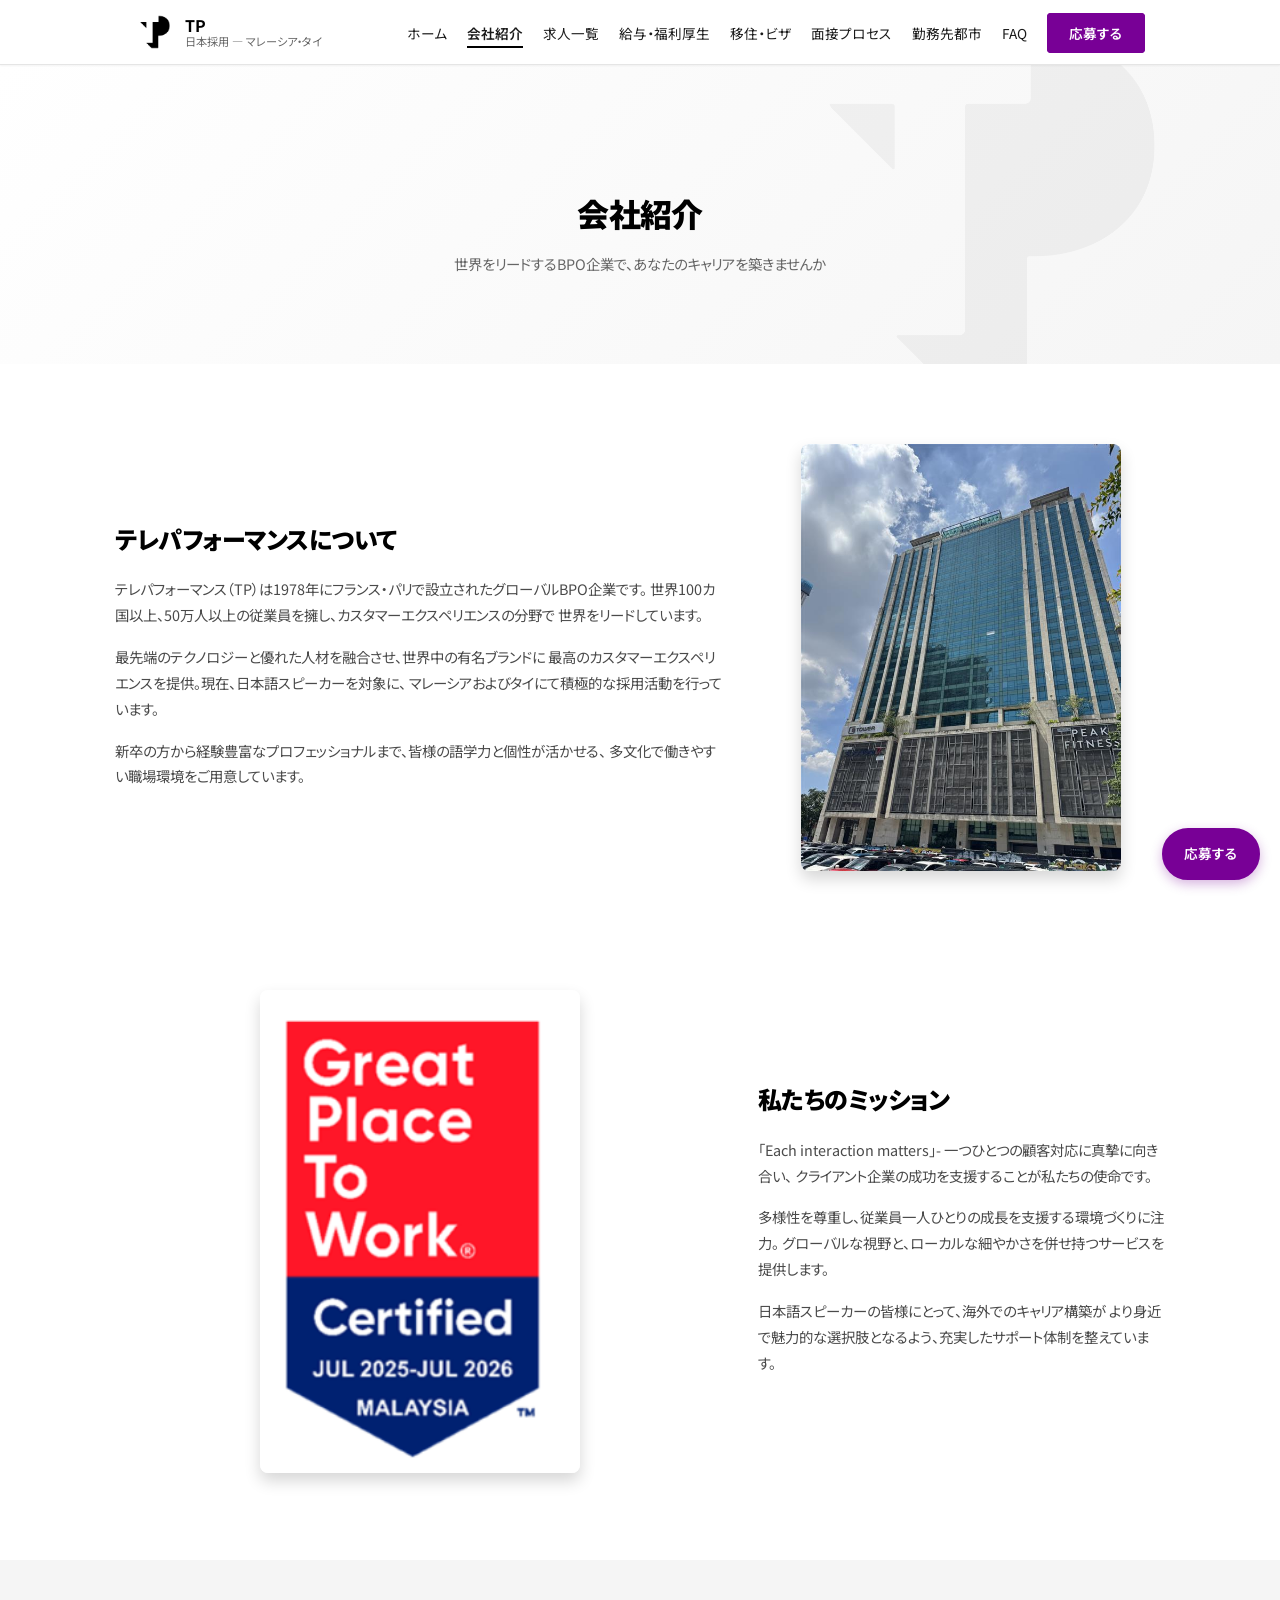
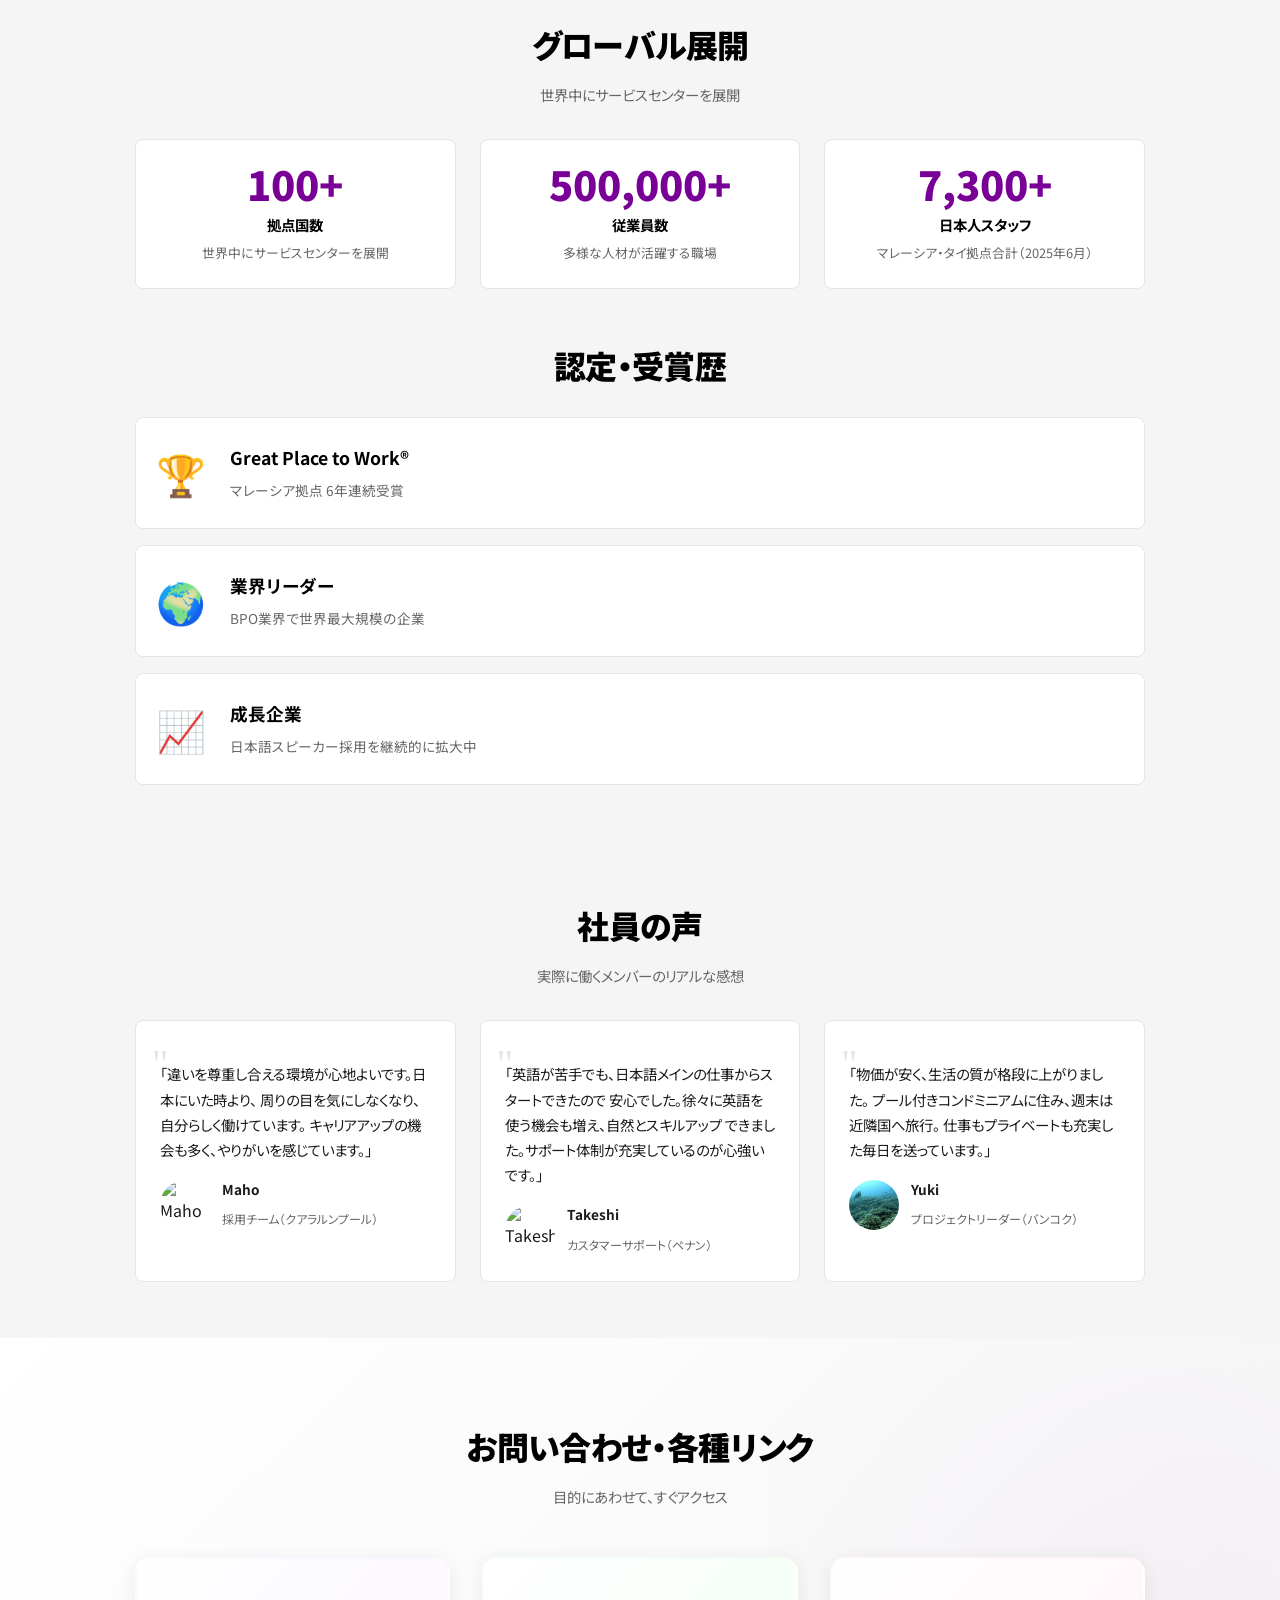
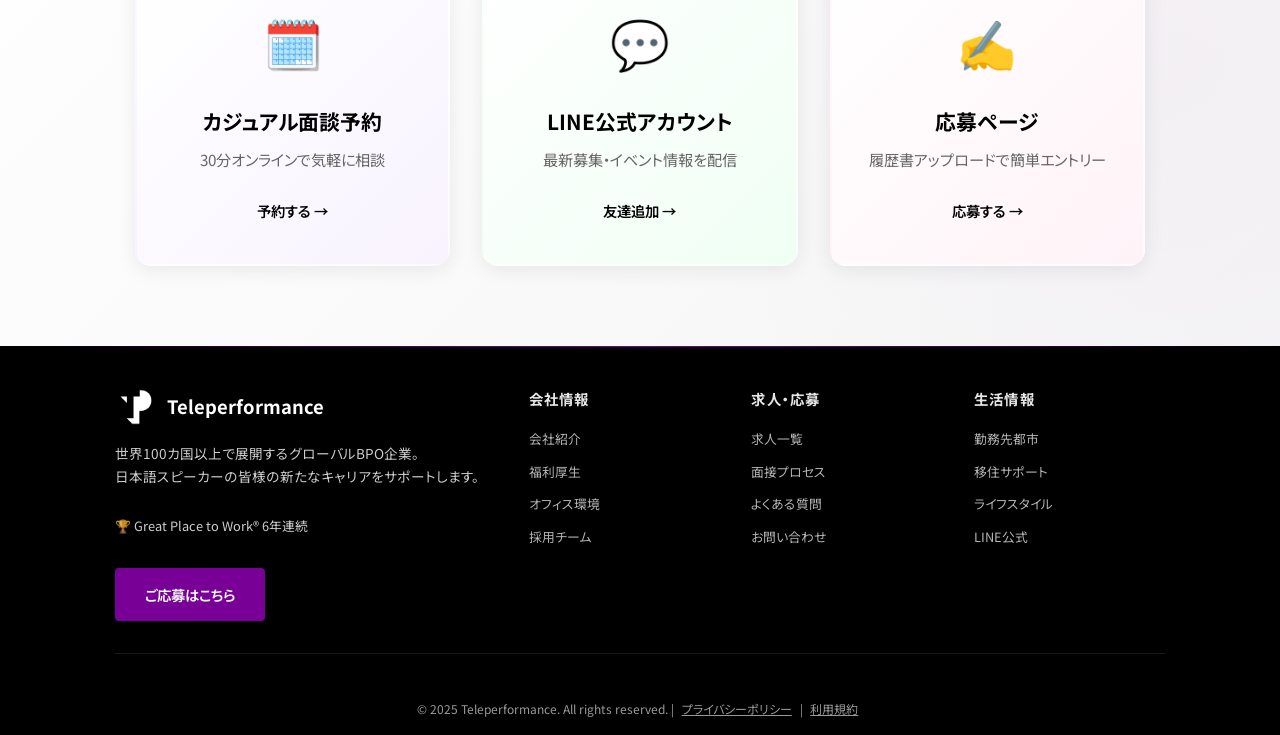
==== about-tp.html @ 42f8cdf1 "Rename photos/about-tp.html to about-tp.html" ====
<!DOCTYPE html>
<html lang="ja">
<head>
<meta charset="UTF-8">
<meta name="viewport" content="width=device-width, initial-scale=1.0">
<title>会社紹介｜TP採用</title>
<meta name="description" content="テレパフォーマンスは世界100カ国以上で展開するグローバルBPO企業。日本語スピーカーの皆様の新たなキャリアをマレーシア・タイでサポートします。">
<meta name="theme-color" content="#000000">

<meta property="og:type" content="website">
<meta property="og:locale" content="ja_JP">
<meta property="og:title" content="会社紹介｜TP採用">
<meta property="og:description" content="テレパフォーマンスは世界100カ国以上で展開するグローバルBPO企業。日本語スピーカーの皆様の新たなキャリアをマレーシア・タイでサポートします。">
<meta property="og:image" content="/photos/TPLogo11.png">
<meta property="og:url" content="https://tp-japan.com/about.html">
<meta name="twitter:card" content="summary_large_image">

<meta name="robots" content="index,follow">
<link rel="canonical" href="https://tp-japan.com/about.html">

<link rel="icon" href="/photos/TPLogo11.png">
<link rel="apple-touch-icon" href="/photos/TPLogo11.png">

<link rel="preconnect" href="https://fonts.googleapis.com">
<link rel="preconnect" href="https://fonts.gstatic.com" crossorigin>
<link href="https://fonts.googleapis.com/css2?family=Noto+Sans+JP:wght@300;400;500;700;900&family=Zen+Maru+Gothic:wght@400;500;700&display=swap" rel="stylesheet">

<style>
:root {
  --tp-black: #000000;
  --tp-dark: #1a1a1a;
  --tp-charcoal: #2d2d2d;
  --tp-gray-dark: #4a4a4a;
  --tp-gray: #666666;
  --tp-gray-light: #999999;
  --tp-silver: #cccccc;
  --tp-light: #e5e5e5;
  --tp-off: #f5f5f5;
  --tp-white: #ffffff;
  --accent-purple: #780096;
  --accent-pink: #ff0082;
  --max: 1050px;
  --shadow-xs: 0 1px 2px rgba(0,0,0,0.05);
  --shadow-sm: 0 2px 4px rgba(0,0,0,0.08);
  --shadow-md: 0 4px 8px rgba(0,0,0,0.12);
  --shadow-lg: 0 8px 16px rgba(0,0,0,0.16);
  --shadow-xl: 0 16px 32px rgba(0,0,0,0.20);
}

* {
  margin: 0;
  padding: 0;
  box-sizing: border-box;
}

html {
  scroll-behavior: smooth;
}

body {
  font-family: 'Noto Sans JP', -apple-system, BlinkMacSystemFont, sans-serif;
  color: var(--tp-dark);
  line-height: 1.75;
  background: var(--tp-white);
  -webkit-font-smoothing: antialiased;
  font-feature-settings: "palt" 1;
}

a {
  color: inherit;
  text-decoration: none;
}

/* Header */
header {
  position: sticky;
  top: 0;
  background: rgba(255,255,255,0.97);
  border-bottom: 1px solid var(--tp-light);
  z-index: 1000;
  backdrop-filter: blur(10px);
  box-shadow: var(--shadow-xs);
}

.header-inner {
  max-width: var(--max);
  margin: 0 auto;
  padding: 0.75rem 20px;
  display: flex;
  justify-content: space-between;
  align-items: center;
  gap: 1.25rem;
}

.brand {
  display: flex;
  align-items: center;
  gap: 0.625rem;
}

.brand img {
  width: 40px;
  height: 40px;
  object-fit: contain;
}

.brand-text {
  display: flex;
  flex-direction: column;
  line-height: 1.2;
}

.brand-name {
  font-size: 1rem;
  font-weight: 700;
  color: var(--tp-black);
}

.brand-tagline {
  font-size: 0.7rem;
  color: var(--tp-gray);
}

nav ul {
  display: flex;
  gap: 1.25rem;
  list-style: none;
  align-items: center;
}

nav a {
  font-size: 0.85rem;
  position: relative;
  transition: all 0.3s;
  padding: 0.2rem 0;
}

nav a::after {
  content: '';
  position: absolute;
  bottom: -2px;
  left: 0;
  width: 0;
  height: 2px;
  background: var(--tp-black);
  transition: width 0.3s ease;
}

nav a:hover::after,
nav a:focus::after {
  width: 100%;
}

nav a[aria-current="page"] {
  font-weight: 600;
}

nav a[aria-current="page"]::after {
  width: 100%;
}

.apply-btn {
  background: var(--accent-purple);
  color: var(--tp-white);
  padding: 0.5rem 1.25rem;
  border-radius: 4px;
  font-weight: 600;
  border: 2px solid var(--accent-purple);
  transition: all 0.3s;
}

.apply-btn:hover {
  background: var(--tp-white);
  color: var(--accent-purple);
}

.apply-btn::after {
  display: none;
}

/* Mobile Menu */
.mobile-toggle {
  display: none;
  width: 36px;
  height: 36px;
  background: transparent;
  border: 2px solid var(--tp-black);
  border-radius: 4px;
  cursor: pointer;
  position: relative;
}

.mobile-toggle span {
  display: block;
  width: 18px;
  height: 2px;
  background: var(--tp-black);
  position: absolute;
  left: 50%;
  transform: translateX(-50%);
  transition: all 0.3s;
}

.mobile-toggle span:nth-child(1) { top: 10px; }
.mobile-toggle span:nth-child(2) { top: 17px; }
.mobile-toggle span:nth-child(3) { bottom: 10px; }

.mobile-toggle.active span:nth-child(1) {
  transform: translateX(-50%) rotate(45deg);
  top: 17px;
}

.mobile-toggle.active span:nth-child(2) {
  opacity: 0;
}

.mobile-toggle.active span:nth-child(3) {
  transform: translateX(-50%) rotate(-45deg);
  bottom: 17px;
}

.mobile-menu {
  display: none;
  position: fixed;
  top: 60px;
  left: 0;
  right: 0;
  background: var(--tp-white);
  border-top: 1px solid var(--tp-light);
  box-shadow: var(--shadow-lg);
  max-height: calc(100vh - 60px);
  overflow-y: auto;
  z-index: 999;
}

.mobile-menu.active {
  display: block;
}

.mobile-menu ul {
  list-style: none;
  padding: 0.875rem 0;
}

.mobile-menu a {
  display: block;
  padding: 0.625rem 1.25rem;
  border-bottom: 1px solid var(--tp-light);
  transition: background 0.3s;
}

.mobile-menu a:hover {
  background: var(--tp-off);
}

/* Container */
.container {
  max-width: var(--max);
  margin: 0 auto;
  padding: 0 20px;
}

/* Section Header */
.section-title {
  text-align: center;
  font-size: clamp(1.5rem, 3vw, 2rem);
  margin-bottom: 0.625rem;
  font-weight: 900;
  color: var(--tp-black);
  letter-spacing: -0.02em;
}

.section-subtitle {
  text-align: center;
  color: var(--tp-gray);
  margin-bottom: 2rem;
  font-size: 0.9rem;
}

/* About Section - Hero Style */
.about-section {
  padding: 120px 20px 56px;
  background: linear-gradient(135deg, var(--tp-white) 0%, var(--tp-off) 100%);
  position: relative;
  overflow: hidden;
}

.about-section::before {
  content: '';
  position: absolute;
  top: 50%;
  right: 5%;
  width: clamp(240px, 35vw, 520px);
  height: clamp(240px, 35vw, 520px);
  background-image: url('/photos/TPLogo11.png');
  background-size: contain;
  background-repeat: no-repeat;
  background-position: center;
  opacity: 0.035;
  filter: saturate(0);
  transform: translateY(-50%);
  pointer-events: none;
}

/* About Content Blocks */
.about-content {
  display: grid;
  grid-template-columns: 1.5fr 1fr;
  gap: 2rem;
  align-items: center;
  max-width: var(--max);
  margin: 3rem auto;
  padding: 2rem 0;
}

.about-text {
  color: var(--tp-gray-dark);
  line-height: 1.8;
}

.about-text h2 {
  font-size: 1.5rem;
  font-weight: 900;
  color: var(--tp-black);
  margin-bottom: 1rem;
  letter-spacing: -0.02em;
}

.about-text p {
  margin-bottom: 1rem;
  font-size: 0.9rem;
}

.about-image {
  position: relative;
  text-align: center;
}

.about-image img {
  width: 100%;
  max-width: 320px;
  height: auto;
  border-radius: 8px;
  box-shadow: var(--shadow-lg);
}

/* Stats Grid */
.stats-grid {
  display: grid;
  grid-template-columns: repeat(3, 1fr);
  gap: 1.5rem;
  margin: 2rem 0;
}

.stat-item {
  text-align: center;
  padding: 1.5rem;
  background: var(--tp-white);
  border: 1px solid var(--tp-light);
  border-radius: 8px;
  transition: all 0.3s;
}

.stat-item:hover {
  transform: translateY(-3px);
  box-shadow: var(--shadow-md);
  border-color: var(--tp-black);
}

.stat-number {
  font-size: 2.5rem;
  font-weight: 900;
  color: var(--accent-purple);
  display: block;
  line-height: 1;
  margin-bottom: 0.5rem;
}

.stat-label {
  font-size: 0.9rem;
  font-weight: 700;
  color: var(--tp-black);
  margin-bottom: 0.3rem;
}

.stat-desc {
  font-size: 0.8rem;
  color: var(--tp-gray);
}

/* Award List */
.award-list {
  display: flex;
  flex-direction: column;
  gap: 1rem;
  margin-top: 1.5rem;
}

.award-item {
  display: flex;
  align-items: center;
  gap: 1.5rem;
  padding: 1.25rem;
  background: var(--tp-white);
  border: 1px solid var(--tp-light);
  border-radius: 8px;
  transition: all 0.3s;
}

.award-item:hover {
  transform: translateX(8px);
  box-shadow: var(--shadow-md);
  border-color: var(--accent-purple);
}

.award-icon {
  font-size: 2.5rem;
  flex-shrink: 0;
}

.award-item h3 {
  font-size: 1.1rem;
  font-weight: 700;
  margin-bottom: 0.3rem;
  color: var(--tp-black);
}

.award-item p {
  margin: 0;
  color: var(--tp-gray);
  font-size: 0.85rem;
}

/* Testimonials Section */
.testimonials {
  padding: 56px 20px;
  background: var(--tp-off);
}

.testimonial-cards {
  display: grid;
  grid-template-columns: repeat(auto-fit, minmax(260px, 1fr));
  gap: 1.5rem;
  margin-top: 1.5rem;
}

.testimonial {
  background: var(--tp-white);
  padding: 1.5rem;
  border-radius: 8px;
  position: relative;
  border: 1px solid var(--tp-light);
  transition: all 0.3s;
}

.testimonial:hover {
  box-shadow: 0 6px 20px rgba(0,0,0,0.08);
  transform: translateY(-2px);
}

.testimonial::before {
  content: '"';
  font-size: 2.5rem;
  color: var(--tp-light);
  position: absolute;
  top: 8px;
  left: 16px;
  font-family: Georgia, serif;
}

.testimonial-content {
  margin-bottom: 1rem;
  padding-top: 1rem;
  font-size: 0.9rem;
  line-height: 1.75;
  color: var(--tp-dark);
}

.testimonial-author {
  display: flex;
  align-items: center;
  gap: 0.75rem;
}

.author-img {
  width: 50px;
  height: 50px;
  border-radius: 50%;
  object-fit: cover;
}

.author-info strong {
  display: block;
  font-size: 0.85rem;
  margin-bottom: 0.1rem;
}

.author-info span {
  color: var(--tp-gray);
  font-size: 0.75rem;
}

/* Contact CTA Section */
.contact {
  padding: 80px 20px;
  background: linear-gradient(135deg, var(--tp-white) 0%, var(--tp-off) 100%);
  position: relative;
  overflow: hidden;
}

.contact::before {
  content: '';
  position: absolute;
  top: -50%;
  right: -20%;
  width: 60%;
  height: 200%;
  background: radial-gradient(circle, rgba(120,0,150,0.03) 0%, transparent 70%);
  pointer-events: none;
}

.contact-cards {
  display: grid;
  grid-template-columns: repeat(3, 1fr);
  gap: 2rem;
  max-width: var(--max);
  margin: 3rem auto 0;
  position: relative;
  z-index: 1;
}

.contact-card {
  background: var(--tp-white);
  border-radius: 16px;
  padding: 2.5rem 2rem;
  text-align: center;
  position: relative;
  overflow: hidden;
  transition: all 0.4s cubic-bezier(0.175, 0.885, 0.32, 1.275);
  border: 2px solid transparent;
  cursor: pointer;
  box-shadow: 0 4px 20px rgba(0,0,0,0.08);
}

.contact-card::before {
  content: '';
  position: absolute;
  top: 0;
  left: 0;
  right: 0;
  height: 4px;
  background: linear-gradient(90deg, var(--accent-purple), var(--accent-pink));
  transform: scaleX(0);
  transition: transform 0.3s;
}

.contact-card:hover::before {
  transform: scaleX(1);
}

.contact-card.casual {
  background: linear-gradient(135deg, #fff 0%, #f8f3ff 100%);
}

.contact-card.line {
  background: linear-gradient(135deg, #fff 0%, #f0fff4 100%);
}

.contact-card.apply {
  background: linear-gradient(135deg, #fff 0%, #fff3f8 100%);
}

.contact-card:hover {
  transform: translateY(-8px) scale(1.02);
  box-shadow: 0 12px 40px rgba(0,0,0,0.15);
}

.contact-card.casual:hover {
  border-color: var(--accent-purple);
}

.contact-card.line:hover {
  border-color: #06c755;
}

.contact-card.apply:hover {
  border-color: var(--accent-pink);
}

.contact-card-icon {
  font-size: 3rem;
  margin-bottom: 1.25rem;
  display: block;
  animation: float 3s ease-in-out infinite;
}

@keyframes float {
  0%, 100% { transform: translateY(0); }
  50% { transform: translateY(-10px); }
}

.contact-card:nth-child(2) .contact-card-icon {
  animation-delay: 0.5s;
}

.contact-card:nth-child(3) .contact-card-icon {
  animation-delay: 1s;
}

.contact-card h3 {
  font-size: 1.3rem;
  font-weight: 700;
  margin-bottom: 0.5rem;
  color: var(--tp-black);
}

.contact-card p {
  font-size: 0.95rem;
  color: var(--tp-gray);
  margin-bottom: 1.5rem;
  line-height: 1.6;
}

.contact-card-action {
  display: inline-block;
  font-size: 0.9rem;
  font-weight: 600;
  color: var(--tp-black);
  position: relative;
  transition: all 0.3s;
}

.contact-card:hover .contact-card-action {
  transform: translateX(5px);
}

/* Footer */
footer {
  background: var(--tp-black);
  color: var(--tp-white);
  padding: 40px 20px 16px;
  position: relative;
  overflow: hidden;
}

footer::before {
  content: '';
  position: absolute;
  top: 0;
  left: 0;
  right: 0;
  height: 1px;
  background: linear-gradient(90deg, transparent, var(--accent-purple), transparent);
}

.footer-content {
  max-width: var(--max);
  margin: 0 auto;
  display: grid;
  grid-template-columns: 2fr repeat(3, 1fr);
  gap: 2rem;
  margin-bottom: 2rem;
  padding-bottom: 2rem;
  border-bottom: 1px solid rgba(255,255,255,0.1);
}

.footer-brand {
  display: flex;
  flex-direction: column;
  gap: 0.875rem;
}

.footer-logo {
  display: flex;
  align-items: center;
  gap: 0.625rem;
}

.footer-logo img {
  width: 42px;
  height: 42px;
  filter: brightness(0) invert(1);
}

.footer-logo-text {
  font-size: 1.15rem;
  font-weight: 700;
}

.footer-desc {
  opacity: 0.8;
  line-height: 1.75;
  font-size: 0.85rem;
}

.footer-section h3 {
  margin-bottom: 0.75rem;
  font-size: 0.9rem;
  text-transform: uppercase;
  letter-spacing: 0.08em;
  opacity: 0.9;
}

.footer-section ul {
  list-style: none;
}

.footer-section li {
  margin-bottom: 0.3rem;
}

.footer-section a {
  opacity: 0.7;
  transition: opacity 0.3s;
  font-size: 0.8rem;
}

.footer-section a:hover {
  opacity: 1;
}

.badges {
  display: flex;
  gap: 0.75rem;
  align-items: center;
  margin-top: 0.75rem;
  flex-wrap: wrap;
}

.badges .badge-item {
  display: flex;
  align-items: center;
  gap: 0.3rem;
  font-size: 0.8rem;
  opacity: 0.8;
}

.footer-cta {
  margin-top: 1rem;
}

.btn-accent {
  background: var(--accent-purple);
  color: var(--tp-white);
  padding: 0.75rem 1.75rem;
  border-radius: 4px;
  font-weight: 600;
  display: inline-block;
  transition: all 0.3s;
  text-align: center;
  border: 2px solid var(--accent-purple);
  font-size: 0.9rem;
}

.btn-accent:hover {
  background: var(--tp-white);
  color: var(--accent-purple);
  transform: translateY(-2px);
  box-shadow: 0 4px 12px rgba(120,0,150,0.15);
}

.footer-bottom {
  text-align: center;
  padding-top: 12px;
  font-size: 0.75rem;
  opacity: 0.6;
}

.footer-bottom a {
  color: var(--tp-white);
  text-decoration: underline;
  margin: 0 0.3rem;
}

.footer-bottom a:hover {
  opacity: 1;
}

/* Floating Apply */
.floating-apply {
  position: fixed;
  bottom: 20px;
  right: 20px;
  background: var(--accent-purple);
  color: var(--tp-white);
  padding: 0.75rem 1.25rem;
  border-radius: 50px;
  font-weight: 600;
  box-shadow: 0 4px 12px rgba(120,0,150,0.3);
  z-index: 999;
  transition: all 0.3s;
  border: 2px solid var(--accent-purple);
  font-size: 0.85rem;
}

.floating-apply:hover {
  transform: scale(1.05);
  box-shadow: 0 6px 20px rgba(120,0,150,0.4);
  background: var(--tp-white);
  color: var(--accent-purple);
}

/* Back to Top */
.back-to-top {
  position: fixed;
  bottom: 20px;
  right: 90px;
  width: 36px;
  height: 36px;
  background: var(--tp-white);
  border: 2px solid var(--tp-black);
  border-radius: 50%;
  display: flex;
  align-items: center;
  justify-content: center;
  cursor: pointer;
  opacity: 0;
  visibility: hidden;
  transition: all 0.3s;
  z-index: 998;
}

.back-to-top.show {
  opacity: 1;
  visibility: visible;
}

.back-to-top:hover {
  background: var(--tp-black);
  color: var(--tp-white);
  transform: translateY(-2px);
}

/* Animations */
@keyframes fadeInUp {
  from {
    opacity: 0;
    transform: translateY(30px);
  }
  to {
    opacity: 1;
    transform: translateY(0);
  }
}

.fade-in {
  animation: fadeInUp 0.8s ease forwards;
}

/* Responsive */
@media (max-width: 900px) {
  nav {
    display: none;
  }
  
  .mobile-toggle {
    display: block;
  }
}

@media (max-width: 768px) {
  .about-content {
    grid-template-columns: 1fr;
  }
  
  .stats-grid {
    grid-template-columns: 1fr;
  }
  
  .contact-cards {
    grid-template-columns: 1fr;
  }
  
  .footer-content {
    grid-template-columns: 1fr;
    text-align: center;
  }
  
  .floating-apply {
    bottom: 14px;
    right: 14px;
    padding: 0.625rem 1rem;
    font-size: 0.8rem;
  }
  
  .back-to-top {
    right: 75px;
  }
}

@media (prefers-reduced-motion: reduce) {
  * {
    animation: none !important;
    transition: none !important;
  }
  
  html {
    scroll-behavior: auto;
  }
}
</style>
</head>

<body>
<header role="banner">
  <div class="header-inner">
    <div class="brand">
      <img src="/photos/TPLogo11.png" alt="TP Japan" width="40" height="40">
      <div class="brand-text">
        <span class="brand-name">TP</span>
        <span class="brand-tagline">日本採用 — マレーシア・タイ</span>
      </div>
    </div>
    <nav aria-label="メインナビゲーション">
      <ul>
        <li><a href="/index.html">ホーム</a></li>
        <li><a href="/about.html" aria-current="page">会社紹介</a></li>
        <li><a href="/jobs.html">求人一覧</a></li>
        <li><a href="/benefits.html">給与・福利厚生</a></li>
        <li><a href="/relocation.html">移住・ビザ</a></li>
        <li><a href="/interview.html">面接プロセス</a></li>
        <li><a href="/cities.html">勤務先都市</a></li>
        <li><a href="/faq.html">FAQ</a></li>
        <li><a href="https://careerseng-TP.icims.com/jobs/49026/customer-service-representative---japanese-speaking-%28kl%29/job?mode=job&iis=LANDINGPAGE" target="_blank" rel="noopener" class="apply-btn">応募する</a></li>
      </ul>
    </nav>
    <button class="mobile-toggle" id="mobileToggle" aria-label="メニューを開く">
      <span></span><span></span><span></span>
    </button>
  </div>
  <nav class="mobile-menu" id="mobileMenu" aria-label="モバイルナビゲーション">
    <ul>
      <li><a href="/index.html">ホーム</a></li>
      <li><a href="/about.html" aria-current="page">会社紹介</a></li>
      <li><a href="/jobs.html">求人一覧</a></li>
      <li><a href="/benefits.html">給与・福利厚生</a></li>
      <li><a href="/relocation.html">移住・ビザ</a></li>
      <li><a href="/interview.html">面接プロセス</a></li>
      <li><a href="/cities.html">勤務先都市</a></li>
      <li><a href="/faq.html">FAQ</a></li>
      <li><a href="https://careerseng-TP.icims.com/jobs/49026/customer-service-representative---japanese-speaking-%28kl%29/job?mode=job&iis=LANDINGPAGE" target="_blank" rel="noopener" class="apply-btn">応募する</a></li>
    </ul>
  </nav>
</header>

<section class="about-section">
  <div class="container">
    <h1 class="section-title">会社紹介</h1>
    <p class="section-subtitle">世界をリードするBPO企業で、あなたのキャリアを築きませんか</p>
  </div>
</section>

<main>
  <!-- Company Overview & Mission -->
  <section>
    <div class="about-content">
      <div class="about-text">
        <h2>テレパフォーマンスについて</h2>
        <p>
          テレパフォーマンス（TP）は1978年にフランス・パリで設立されたグローバルBPO企業です。
          世界100カ国以上、50万人以上の従業員を擁し、カスタマーエクスペリエンスの分野で
          世界をリードしています。
        </p>
        <p>
          最先端のテクノロジーと優れた人材を融合させ、世界中の有名ブランドに
          最高のカスタマーエクスペリエンスを提供。現在、日本語スピーカーを対象に、
          マレーシアおよびタイにて積極的な採用活動を行っています。
        </p>
        <p>
          新卒の方から経験豊富なプロフェッショナルまで、皆様の語学力と個性が活かせる、
          多文化で働きやすい職場環境をご用意しています。
        </p>
      </div>
      <div class="about-image">
        <img src="/photos/G%20TOWER.jpg" alt="TP オフィスビル" loading="lazy" decoding="async">
      </div>
    </div>
    
    <div class="about-content">
      <div class="about-image">
        <img src="/photos/great%20place%20to%20work.png" alt="Great Place to Work 認定" loading="lazy" decoding="async">
      </div>
      <div class="about-text">
        <h2>私たちのミッション</h2>
        <p>
          「Each interaction matters」- 一つひとつの顧客対応に真摯に向き合い、
          クライアント企業の成功を支援することが私たちの使命です。
        </p>
        <p>
          多様性を尊重し、従業員一人ひとりの成長を支援する環境づくりに注力。
          グローバルな視野と、ローカルな細やかさを併せ持つサービスを提供します。
        </p>
        <p>
          日本語スピーカーの皆様にとって、海外でのキャリア構築が
          より身近で魅力的な選択肢となるよう、充実したサポート体制を整えています。
        </p>
      </div>
    </div>
  </section>

  <!-- TP Scale Information -->
  <section style="padding: 56px 20px; background: var(--tp-off);">
    <div class="container">
      <h2 class="section-title">グローバル展開</h2>
      <p class="section-subtitle">世界中にサービスセンターを展開</p>
      
      <div class="stats-grid">
        <div class="stat-item">
          <div class="stat-number">100+</div>
          <div class="stat-label">拠点国数</div>
          <p class="stat-desc">世界中にサービスセンターを展開</p>
        </div>
        <div class="stat-item">
          <div class="stat-number">500,000+</div>
          <div class="stat-label">従業員数</div>
          <p class="stat-desc">多様な人材が活躍する職場</p>
        </div>
        <div class="stat-item">
          <div class="stat-number">7,300+</div>
          <div class="stat-label">日本人スタッフ</div>
          <p class="stat-desc">マレーシア・タイ拠点合計（2025年6月）</p>
        </div>
      </div>
      
      <div style="margin-top: 3rem;">
        <h2 class="section-title">認定・受賞歴</h2>
        <div class="award-list">
          <div class="award-item">
            <span class="award-icon">🏆</span>
            <div>
              <h3>Great Place to Work®</h3>
              <p>マレーシア拠点 6年連続受賞</p>
            </div>
          </div>
          <div class="award-item">
            <span class="award-icon">🌍</span>
            <div>
              <h3>業界リーダー</h3>
              <p>BPO業界で世界最大規模の企業</p>
            </div>
          </div>
          <div class="award-item">
            <span class="award-icon">📈</span>
            <div>
              <h3>成長企業</h3>
              <p>日本語スピーカー採用を継続的に拡大中</p>
            </div>
          </div>
        </div>
      </div>
    </div>
  </section>

  <!-- Testimonials Section -->
  <section class="testimonials">
    <div class="container">
      <h2 class="section-title">社員の声</h2>
      <p class="section-subtitle">実際に働くメンバーのリアルな感想</p>
      <div class="testimonial-cards">
        <div class="testimonial">
          <p class="testimonial-content">
            「違いを尊重し合える環境が心地よいです。日本にいた時より、
            周りの目を気にしなくなり、自分らしく働けています。
            キャリアアップの機会も多く、やりがいを感じています。」
          </p>
          <div class="testimonial-author">
            <img src="/photos/Maho.png" alt="Maho" class="author-img">
            <div class="author-info">
              <strong>Maho</strong>
              <span>採用チーム（クアラルンプール）</span>
            </div>
          </div>
        </div>
        <div class="testimonial">
          <p class="testimonial-content">
            「英語が苦手でも、日本語メインの仕事からスタートできたので
            安心でした。徐々に英語を使う機会も増え、自然とスキルアップ
            できました。サポート体制が充実しているのが心強いです。」
          </p>
          <div class="testimonial-author">
            <img src="/photos/Akito san.jpg" alt="Takeshi" class="author-img">
            <div class="author-info">
              <strong>Takeshi</strong>
              <span>カスタマーサポート（ペナン）</span>
            </div>
          </div>
        </div>
        <div class="testimonial">
          <p class="testimonial-content">
            「物価が安く、生活の質が格段に上がりました。
            プール付きコンドミニアムに住み、週末は近隣国へ旅行。
            仕事もプライベートも充実した毎日を送っています。」
          </p>
          <div class="testimonial-author">
            <img src="/photos/Joseph on vacation.jpg" alt="Yuki" class="author-img">
            <div class="author-info">
              <strong>Yuki</strong>
              <span>プロジェクトリーダー（バンコク）</span>
            </div>
          </div>
        </div>
      </div>
    </div>
  </section>

  <!-- Contact CTA Section -->
  <section class="contact">
    <div class="container">
      <h2 class="section-title">お問い合わせ・各種リンク</h2>
      <p class="section-subtitle">目的にあわせて、すぐアクセス</p>
      <div class="contact-cards">
        <a href="https://forms.office.com/e/2UvpbweQww" target="_blank" rel="noopener" class="contact-card casual">
          <span class="contact-card-icon">🗓️</span>
          <h3>カジュアル面談予約</h3>
          <p>30分オンラインで気軽に相談</p>
          <span class="contact-card-action">予約する →</span>
        </a>
        <a href="https://line.me/R/ti/p/@286nmdsd" target="_blank" rel="noopener" class="contact-card line">
          <span class="contact-card-icon">💬</span>
          <h3>LINE公式アカウント</h3>
          <p>最新募集・イベント情報を配信</p>
          <span class="contact-card-action">友達追加 →</span>
        </a>
        <a href="https://careerseng-TP.icims.com/jobs/49026/customer-service-representative---japanese-speaking-%28kl%29/job?mode=job&iis=LANDINGPAGE" target="_blank" rel="noopener" class="contact-card apply">
          <span class="contact-card-icon">✍️</span>
          <h3>応募ページ</h3>
          <p>履歴書アップロードで簡単エントリー</p>
          <span class="contact-card-action">応募する →</span>
        </a>
      </div>
    </div>
  </section>
</main>

<footer>
  <div class="footer-content">
    <div class="footer-brand">
      <div class="footer-logo">
        <img src="/photos/TPLogo11.png" alt="Teleperformance">
        <span class="footer-logo-text">Teleperformance</span>
      </div>
      <p class="footer-desc">
        世界100カ国以上で展開するグローバルBPO企業。<br>
        日本語スピーカーの皆様の新たなキャリアをサポートします。
      </p>
      <div class="badges">
        <span class="badge-item">🏆 Great Place to Work® 6年連続</span>
      </div>
      <div class="footer-cta">
        <a href="https://careerseng-TP.icims.com/jobs/49026/customer-service-representative---japanese-speaking-%28kl%29/job?mode=job&iis=LANDINGPAGE" target="_blank" rel="noopener" class="btn-accent">ご応募はこちら</a>
      </div>
    </div>
    <div class="footer-section">
      <h3>会社情報</h3>
      <ul>
        <li><a href="/about.html">会社紹介</a></li>
        <li><a href="/benefits.html">福利厚生</a></li>
        <li><a href="/office.html">オフィス環境</a></li>
        <li><a href="/ta-team.html">採用チーム</a></li>
      </ul>
    </div>
    <div class="footer-section">
      <h3>求人・応募</h3>
      <ul>
        <li><a href="/jobs.html">求人一覧</a></li>
        <li><a href="/interview.html">面接プロセス</a></li>
        <li><a href="/faq.html">よくある質問</a></li>
        <li><a href="/contact.html">お問い合わせ</a></li>
      </ul>
    </div>
    <div class="footer-section">
      <h3>生活情報</h3>
      <ul>
        <li><a href="/cities.html">勤務先都市</a></li>
        <li><a href="/relocation.html">移住サポート</a></li>
        <li><a href="/lifestyle.html">ライフスタイル</a></li>
        <li><a href="https://line.me/R/ti/p/@286nmdsd" target="_blank" rel="noopener">LINE公式</a></li>
      </ul>
    </div>
  </div>
  <div class="footer-bottom">
    <p>&copy; 2025 Teleperformance. All rights reserved. | 
      <a href="/privacy.html">プライバシーポリシー</a> | 
      <a href="/terms.html">利用規約</a>
    </p>
  </div>
</footer>

<a href="https://careerseng-TP.icims.com/jobs/49026/customer-service-representative---japanese-speaking-%28kl%29/job?mode=job&iis=LANDINGPAGE" target="_blank" rel="noopener" class="floating-apply" aria-label="今すぐ応募">応募する</a>
<button class="back-to-top" id="backToTop" aria-label="ページトップへ">↑</button>

<script>
// Mobile Menu Toggle
(function(){
  const toggle = document.getElementById('mobileToggle');
  const menu = document.getElementById('mobileMenu');
  
  if(toggle && menu){
    toggle.addEventListener('click', function(){
      toggle.classList.toggle('active');
      menu.classList.toggle('active');
    });
    
    menu.querySelectorAll('a').forEach(link => {
      link.addEventListener('click', () => {
        toggle.classList.remove('active');
        menu.classList.remove('active');
      });
    });
  }
})();

// Back to Top Button
(function(){
  const backToTop = document.getElementById('backToTop');
  
  window.addEventListener('scroll', function(){
    if(window.scrollY > 300){
      backToTop.classList.add('show');
    } else {
      backToTop.classList.remove('show');
    }
  });
  
  backToTop.addEventListener('click', function(){
    window.scrollTo({
      top: 0,
      behavior: 'smooth'
    });
  });
})();

// Smooth scroll for anchor links
document.querySelectorAll('a[href^="#"]').forEach(anchor => {
  anchor.addEventListener('click', function(e){
    const href = this.getAttribute('href');
    if(href === '#') return;
    
    e.preventDefault();
    const target = document.querySelector(href);
    if(target){
      const offset = 70;
      const targetPosition = target.getBoundingClientRect().top + window.pageYOffset - offset;
      window.scrollTo({
        top: targetPosition,
        behavior: 'smooth'
      });
    }
  });
});

// Add animation on scroll
(function(){
  const observerOptions = {
    threshold: 0.1,
    rootMargin: '0px 0px -50px 0px'
  };
  
  const observer = new IntersectionObserver((entries) => {
    entries.forEach(entry => {
      if(entry.isIntersecting){
        entry.target.style.opacity = '1';
        entry.target.style.transform = 'translateY(0)';
      }
    });
  }, observerOptions);
  
  // Observe elements
  const elements = document.querySelectorAll('.about-content, .stat-item, .award-item, .testimonial, .contact-card');
  elements.forEach(el => {
    el.style.opacity = '0';
    el.style.transform = 'translateY(20px)';
    el.style.transition = 'opacity 0.6s, transform 0.6s';
    observer.observe(el);
  });
})();
</script>

</body>
</html>
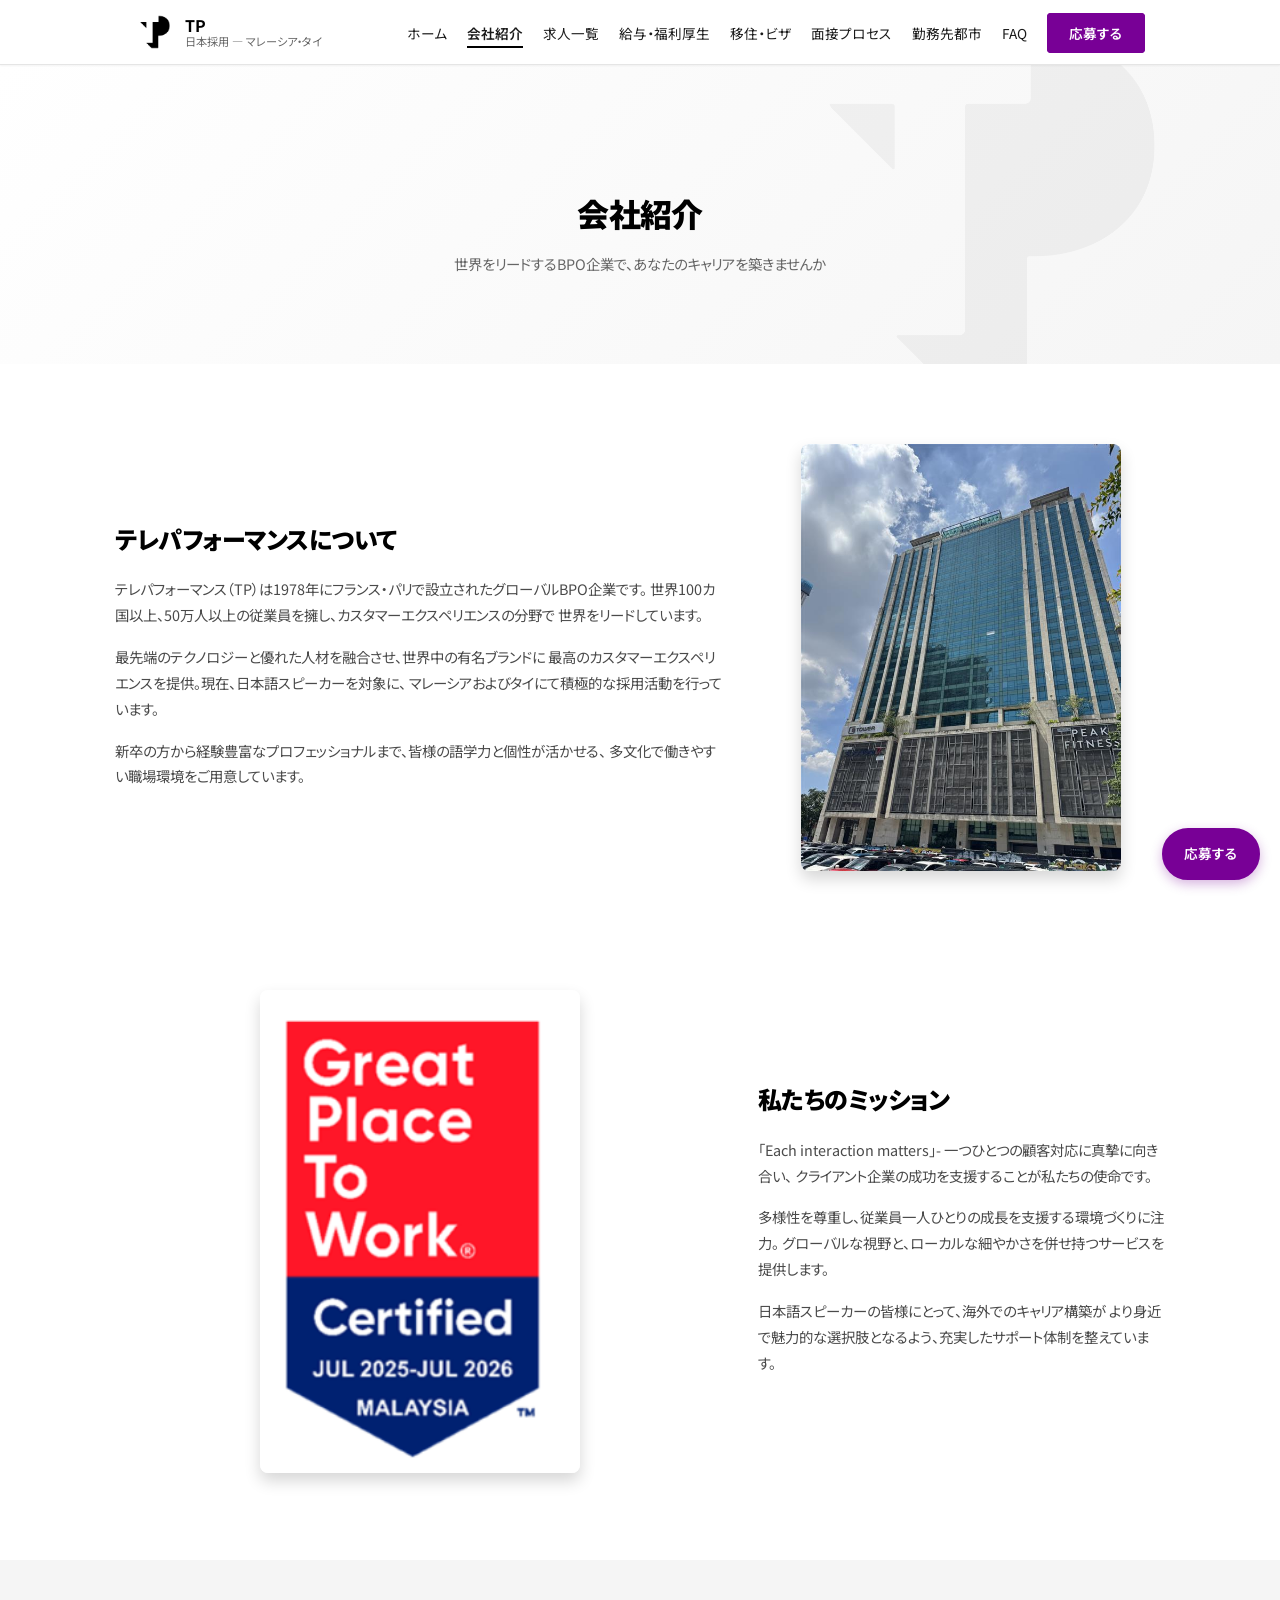
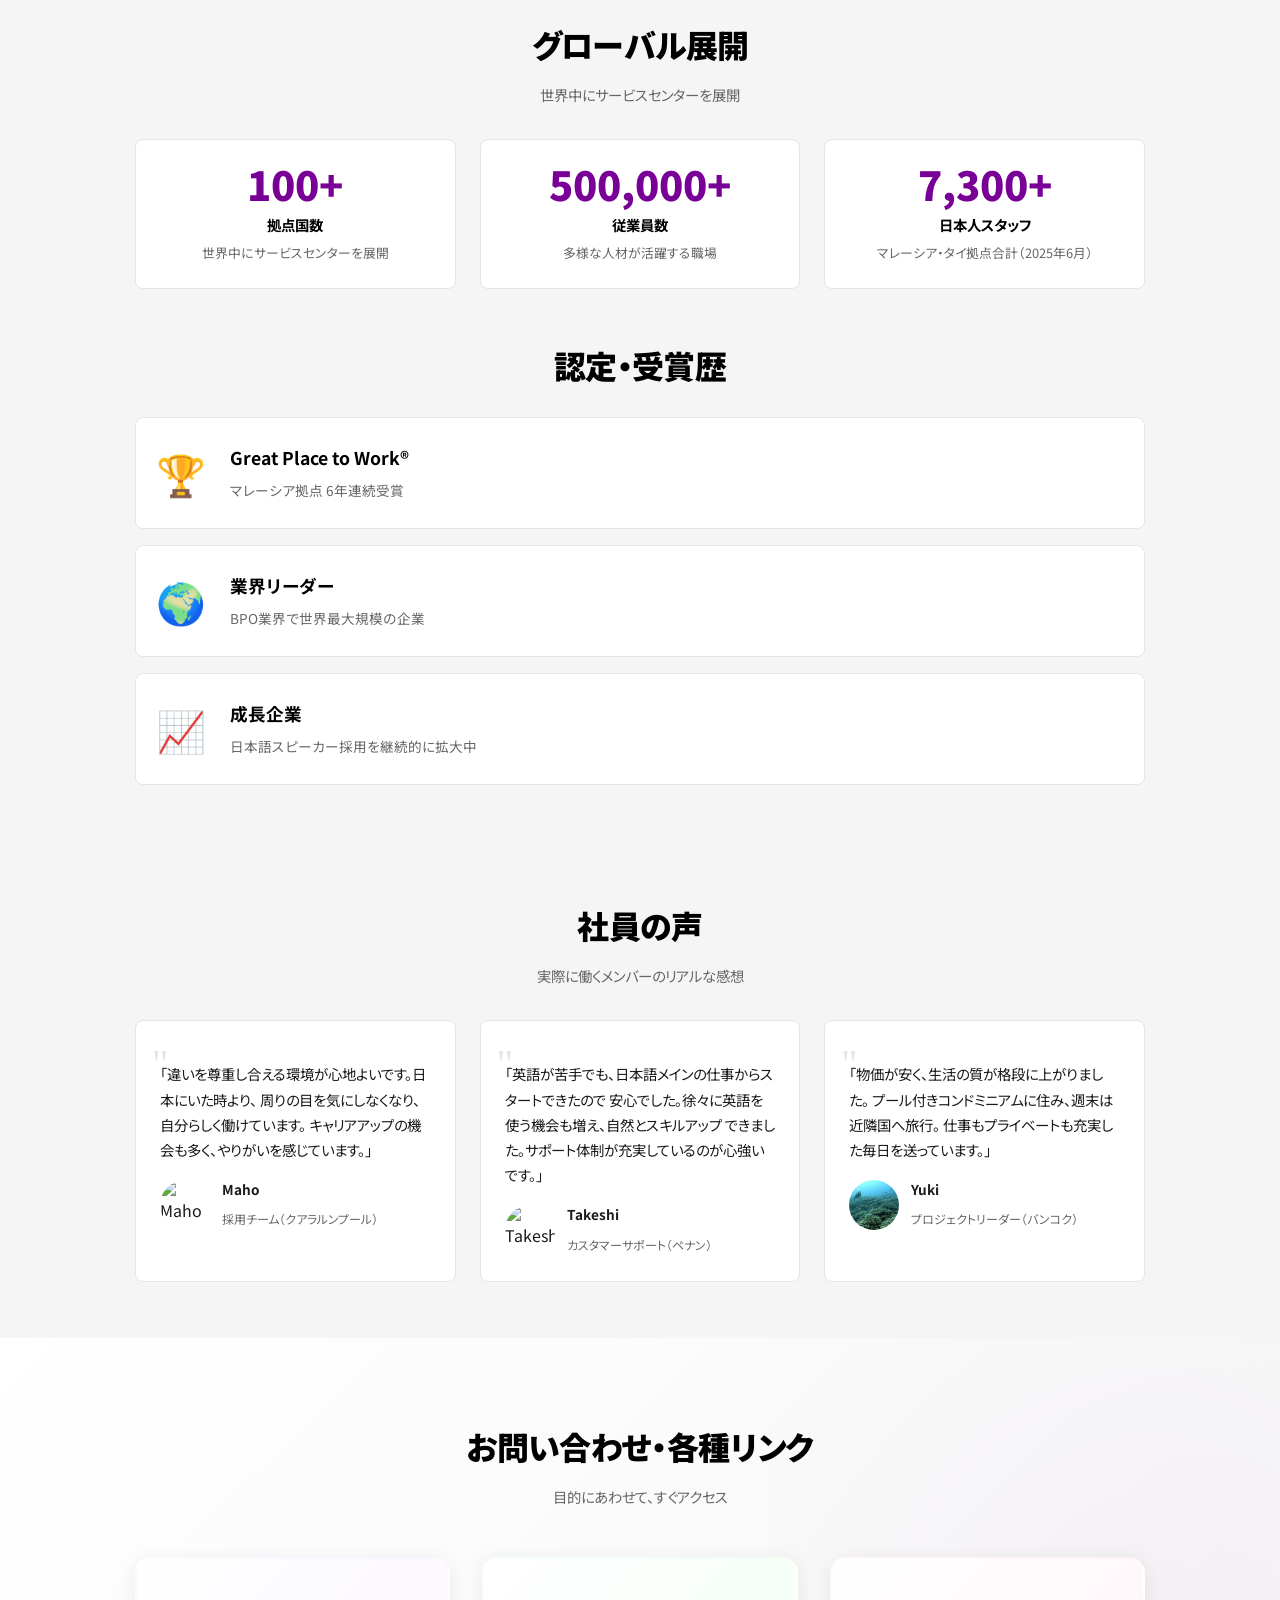
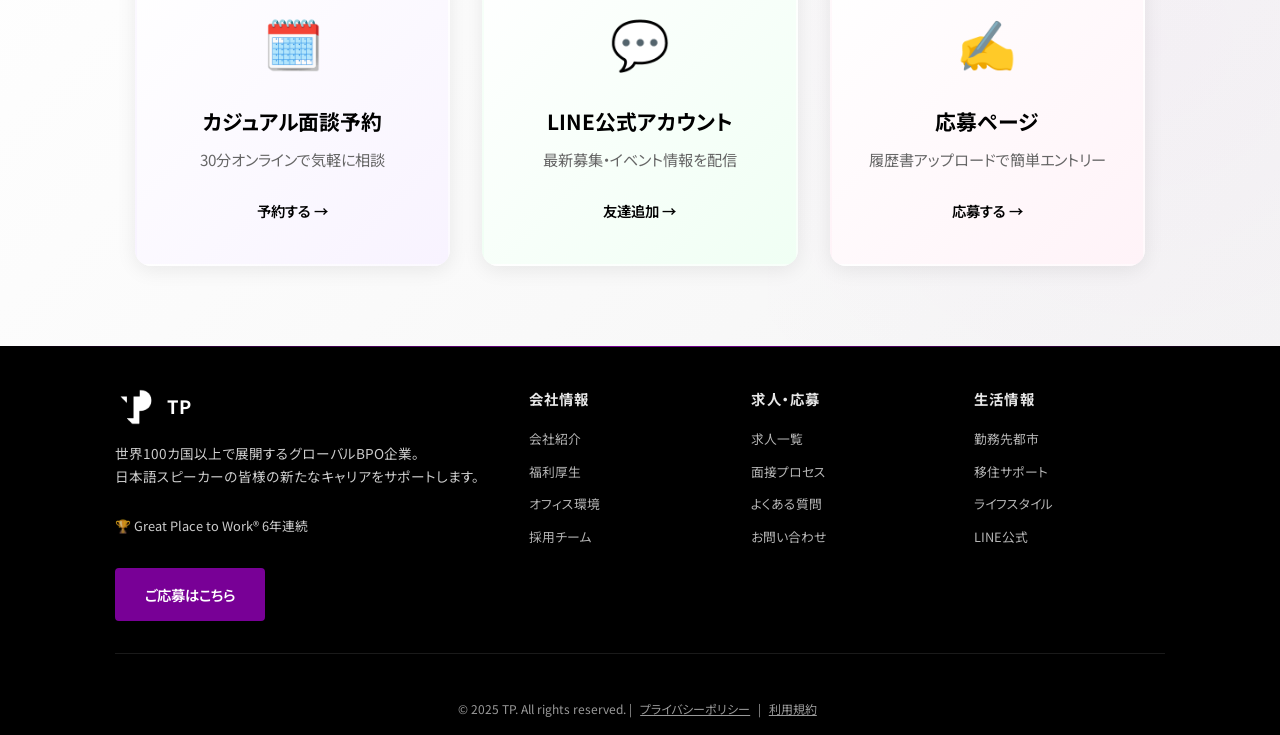
==== commit 801ae15b: "Update about-tp.html" ====
--- a/about-tp.html
+++ b/about-tp.html
@@ -11,15 +11,15 @@
 <meta property="og:locale" content="ja_JP">
 <meta property="og:title" content="会社紹介｜TP採用">
 <meta property="og:description" content="テレパフォーマンスは世界100カ国以上で展開するグローバルBPO企業。日本語スピーカーの皆様の新たなキャリアをマレーシア・タイでサポートします。">
-<meta property="og:image" content="/photos/TPLogo11.png">
+<meta property="og:image" content="photos/TPLogo11.png">
 <meta property="og:url" content="https://tp-japan.com/about.html">
 <meta name="twitter:card" content="summary_large_image">
 
 <meta name="robots" content="index,follow">
 <link rel="canonical" href="https://tp-japan.com/about.html">
 
-<link rel="icon" href="/photos/TPLogo11.png">
-<link rel="apple-touch-icon" href="/photos/TPLogo11.png">
+<link rel="icon" href="photos/TPLogo11.png">
+<link rel="apple-touch-icon" href="photos/TPLogo11.png">
 
 <link rel="preconnect" href="https://fonts.googleapis.com">
 <link rel="preconnect" href="https://fonts.gstatic.com" crossorigin>
@@ -292,7 +292,7 @@
   right: 5%;
   width: clamp(240px, 35vw, 520px);
   height: clamp(240px, 35vw, 520px);
-  background-image: url('/photos/TPLogo11.png');
+  background-image: url('photos/TPLogo11.png');
   background-size: contain;
   background-repeat: no-repeat;
   background-position: center;
@@ -905,7 +905,7 @@
 <header role="banner">
   <div class="header-inner">
     <div class="brand">
-      <img src="/photos/TPLogo11.png" alt="TP Japan" width="40" height="40">
+      <img src="photos/TPLogo11.png" alt="TP Japan" width="40" height="40">
       <div class="brand-text">
         <span class="brand-name">TP</span>
         <span class="brand-tagline">日本採用 — マレーシア・タイ</span>
@@ -972,13 +972,13 @@
         </p>
       </div>
       <div class="about-image">
-        <img src="/photos/G%20TOWER.jpg" alt="TP オフィスビル" loading="lazy" decoding="async">
+        <img src="photos/G%20TOWER.jpg" alt="TP オフィスビル" loading="lazy" decoding="async">
       </div>
     </div>
     
     <div class="about-content">
       <div class="about-image">
-        <img src="/photos/great%20place%20to%20work.png" alt="Great Place to Work 認定" loading="lazy" decoding="async">
+        <img src="photos/great%20place%20to%20work.png" alt="Great Place to Work 認定" loading="lazy" decoding="async">
       </div>
       <div class="about-text">
         <h2>私たちのミッション</h2>
@@ -1064,7 +1064,7 @@
             キャリアアップの機会も多く、やりがいを感じています。」
           </p>
           <div class="testimonial-author">
-            <img src="/photos/Maho.png" alt="Maho" class="author-img">
+            <img src="photos/Maho.png" alt="Maho" class="author-img">
             <div class="author-info">
               <strong>Maho</strong>
               <span>採用チーム（クアラルンプール）</span>
@@ -1078,7 +1078,7 @@
             できました。サポート体制が充実しているのが心強いです。」
           </p>
           <div class="testimonial-author">
-            <img src="/photos/Akito san.jpg" alt="Takeshi" class="author-img">
+            <img src="photos/Akito%20san.jpg" alt="Takeshi" class="author-img">
             <div class="author-info">
               <strong>Takeshi</strong>
               <span>カスタマーサポート（ペナン）</span>
@@ -1092,7 +1092,7 @@
             仕事もプライベートも充実した毎日を送っています。」
           </p>
           <div class="testimonial-author">
-            <img src="/photos/Joseph on vacation.jpg" alt="Yuki" class="author-img">
+            <img src="photos/Joseph%20on%20vacation.jpg" alt="Yuki" class="author-img">
             <div class="author-info">
               <strong>Yuki</strong>
               <span>プロジェクトリーダー（バンコク）</span>
@@ -1136,8 +1136,8 @@
   <div class="footer-content">
     <div class="footer-brand">
       <div class="footer-logo">
-        <img src="/photos/TPLogo11.png" alt="Teleperformance">
-        <span class="footer-logo-text">Teleperformance</span>
+        <img src="photos/TPLogo11.png" alt="TP">
+        <span class="footer-logo-text">TP</span>
       </div>
       <p class="footer-desc">
         世界100カ国以上で展開するグローバルBPO企業。<br>
@@ -1179,7 +1179,7 @@
     </div>
   </div>
   <div class="footer-bottom">
-    <p>&copy; 2025 Teleperformance. All rights reserved. | 
+    <p>&copy; 2025 TP. All rights reserved. | 
       <a href="/privacy.html">プライバシーポリシー</a> | 
       <a href="/terms.html">利用規約</a>
     </p>
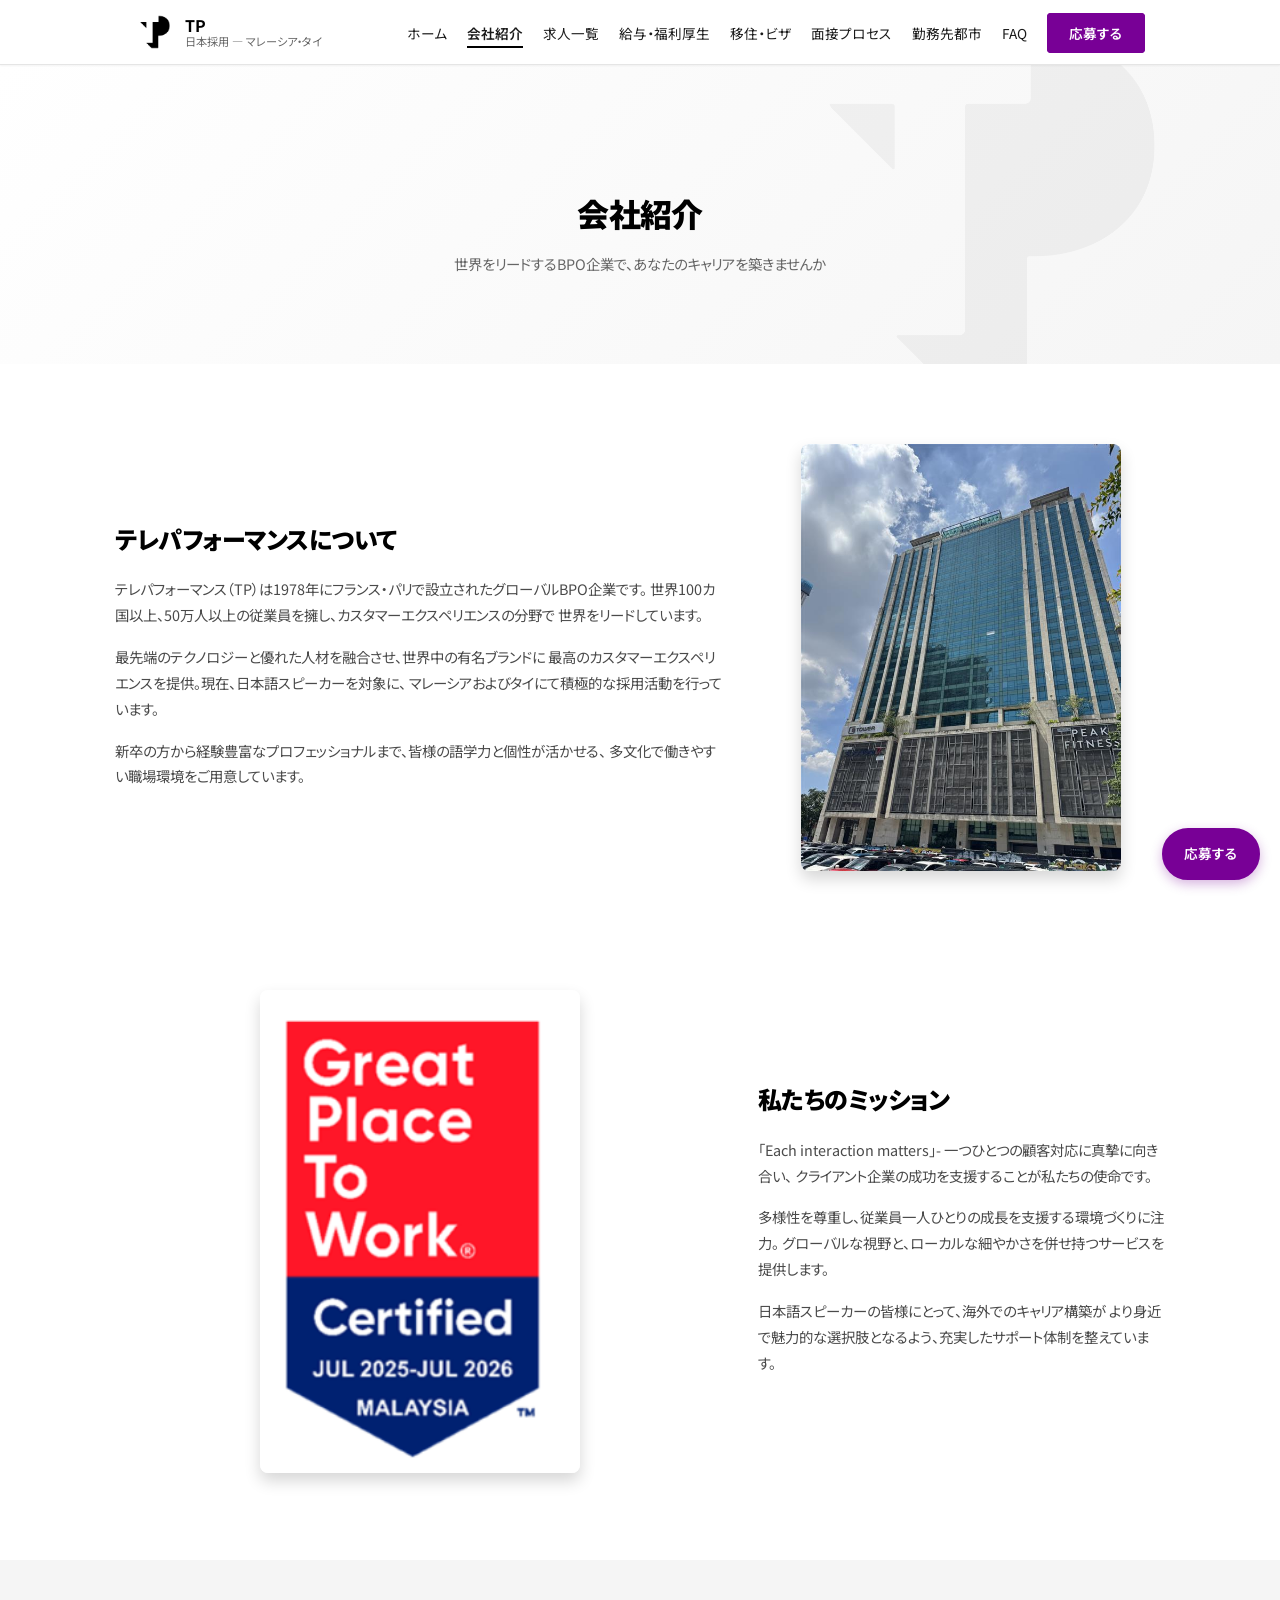
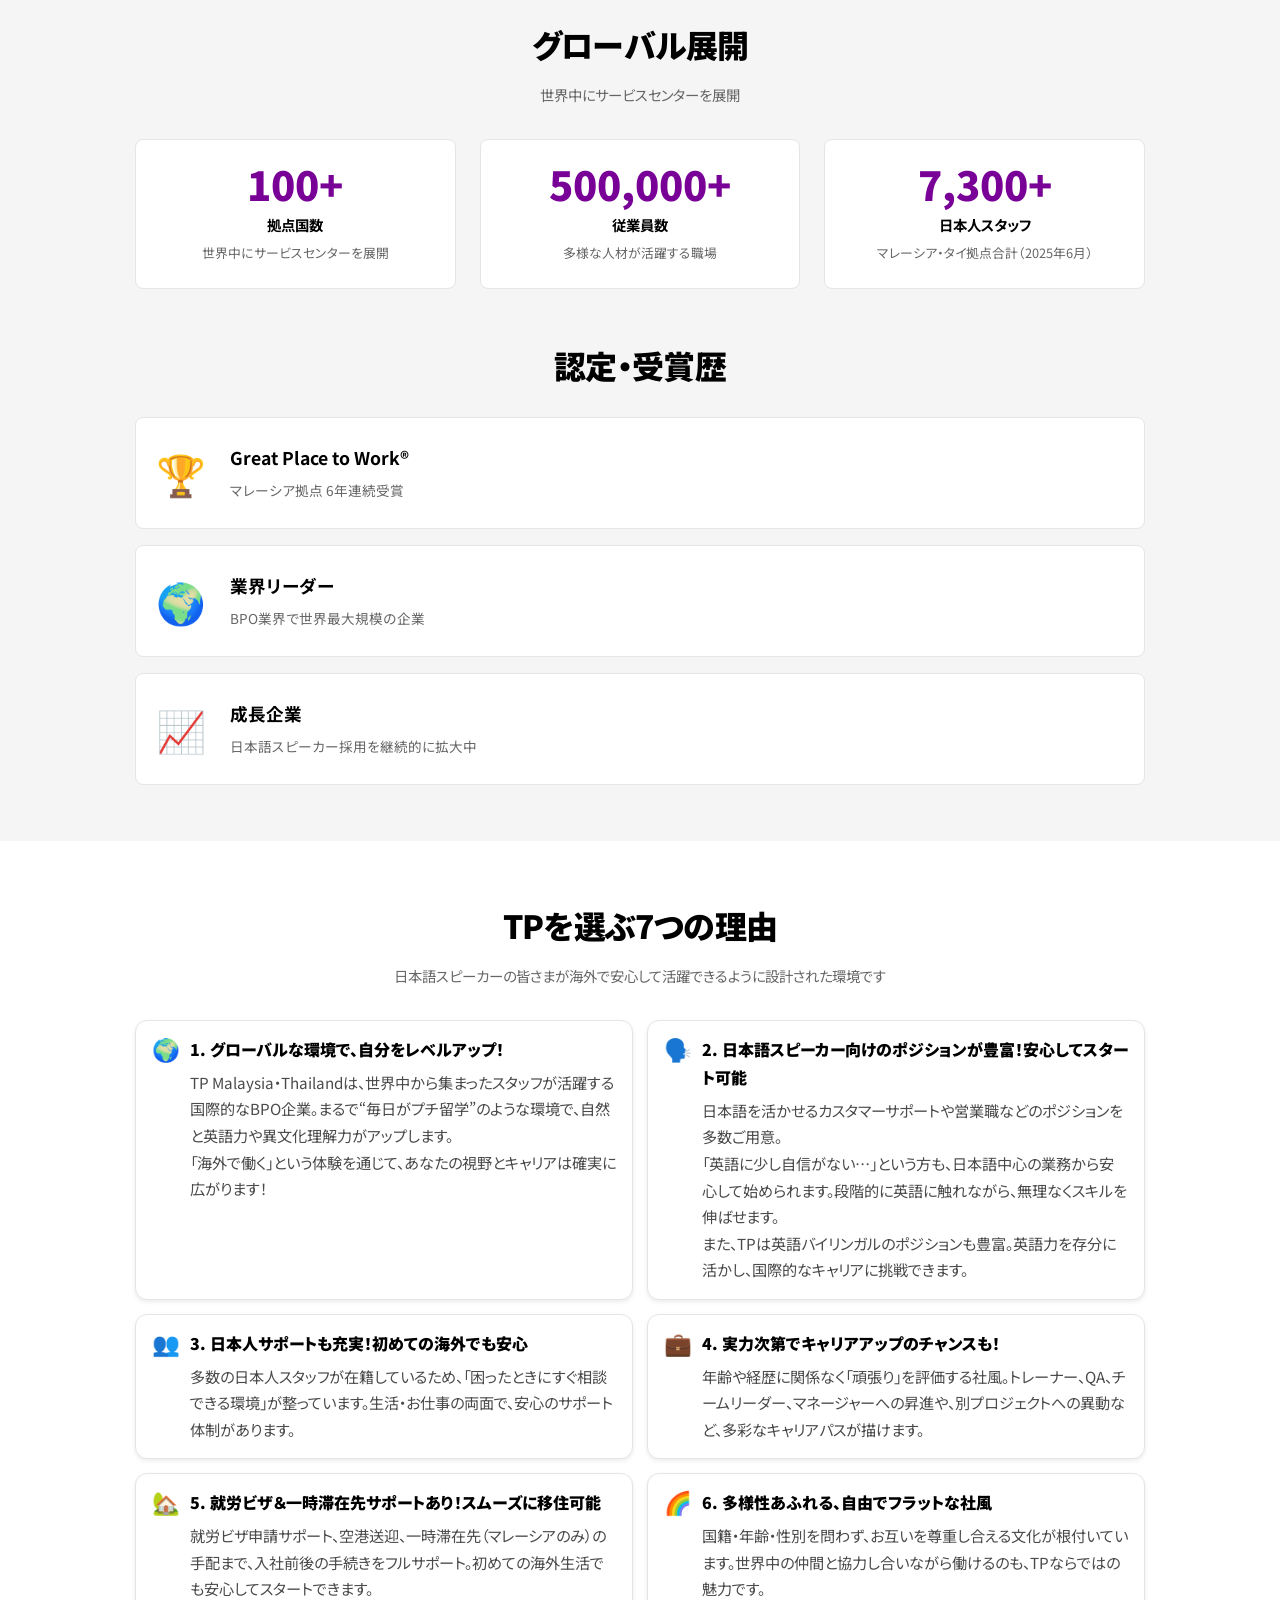
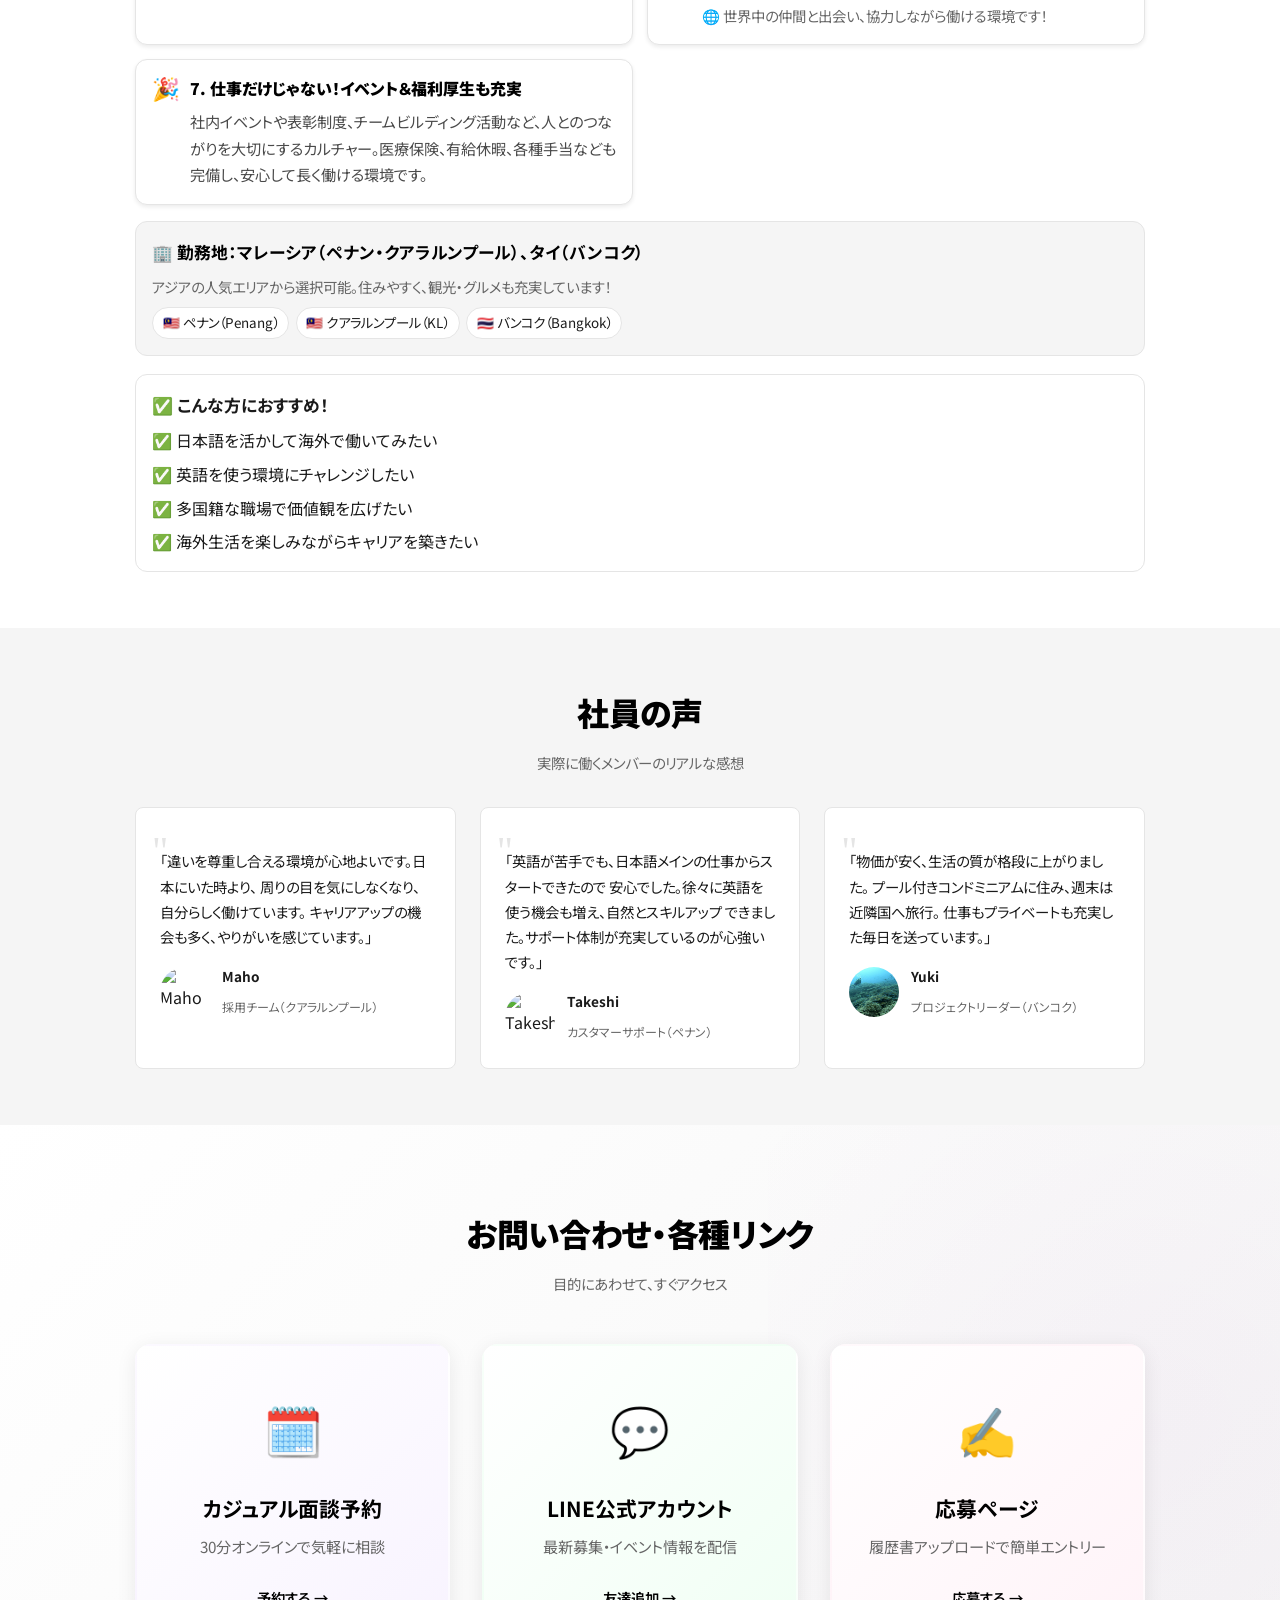
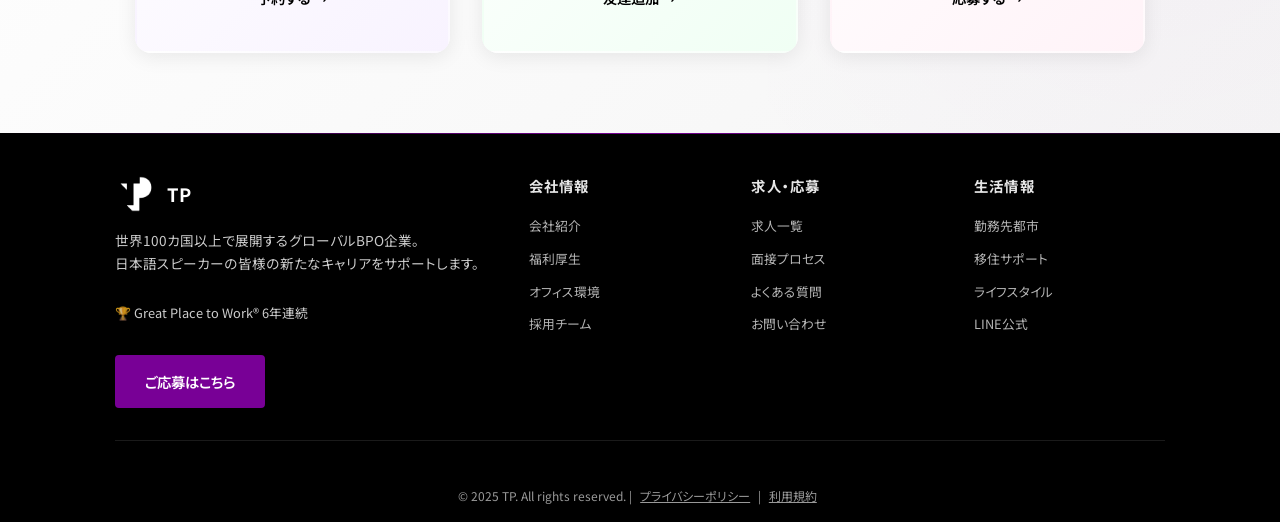
==== commit 74223b3a: "Update about-tp.html" ====
--- a/about-tp.html
+++ b/about-tp.html
@@ -898,6 +898,38 @@
     scroll-behavior: auto;
   }
 }
+  /* ===== Why TP (7 reasons) ===== */
+.why-tp { padding: 56px 20px; background: var(--tp-white); }
+.why-tp .container { max-width: var(--max); margin: 0 auto; }
+
+.reasons-grid {
+  display: grid; gap: 14px;
+  grid-template-columns: repeat(2, 1fr);
+}
+@media (max-width: 880px){ .reasons-grid { grid-template-columns: 1fr; } }
+
+.reason-card{
+  background:#fff;border:1px solid var(--tp-light);border-radius:12px;
+  padding:16px; box-shadow: var(--shadow-sm); transition:.2s;
+}
+.reason-card:hover{ box-shadow: var(--shadow-md); transform: translateY(-2px); }
+.reason-head{ display:flex; gap:.6rem; align-items:flex-start; }
+.reason-emoji{ font-size:1.4rem; line-height:1; }
+.reason-title{ font-weight:900; color:var(--tp-black); margin-top:-2px; }
+.reason-desc{ color:var(--tp-gray-dark); font-size:.95rem; margin-top:.35rem; }
+
+.locations { margin-top: 16px; border:1px solid var(--tp-light); border-radius:12px; padding:16px; background: var(--tp-off); }
+.locations h3{ font-size:1.05rem; margin-bottom:.4rem; color:var(--tp-black); }
+.loc-tags{ display:flex; flex-wrap:wrap; gap:.4rem; }
+.loc-tag{ font-size:.84rem; padding:.2rem .6rem; border:1px solid var(--tp-light); border-radius:999px; background:#fff; }
+
+.checklist { margin-top: 18px; border:1px solid var(--tp-light); border-radius:12px; padding:16px; }
+.checklist h3{ font-size:1.05rem; margin-bottom:.4rem; }
+.checklist ul{ list-style:none; padding-left:0; display:grid; gap:.35rem; }
+.checklist li::before{ content:"✅ "; }
+
+.note-muted{ color:var(--tp-gray); font-size:.9rem; margin-top:.25rem; }
+
 </style>
 </head>
 
@@ -1050,6 +1082,131 @@
       </div>
     </div>
   </section>
+<section class="why-tp" id="why-tp">
+  <div class="container">
+    <h2 class="section-title">TPを選ぶ7つの理由</h2>
+    <p class="section-subtitle">日本語スピーカーの皆さまが海外で安心して活躍できるように設計された環境です</p>
+
+    <div class="reasons-grid">
+      <!-- 1 -->
+      <article class="reason-card">
+        <div class="reason-head">
+          <div class="reason-emoji">🌍</div>
+          <div>
+            <div class="reason-title">1. グローバルな環境で、自分をレベルアップ！</div>
+            <p class="reason-desc">
+              TP Malaysia・Thailandは、世界中から集まったスタッフが活躍する国際的なBPO企業。まるで“毎日がプチ留学”のような環境で、自然と英語力や異文化理解力がアップします。<br>
+              「海外で働く」という体験を通じて、あなたの視野とキャリアは確実に広がります！
+            </p>
+          </div>
+        </div>
+      </article>
+
+      <!-- 2 -->
+      <article class="reason-card">
+        <div class="reason-head">
+          <div class="reason-emoji">🗣️</div>
+          <div>
+            <div class="reason-title">2. 日本語スピーカー向けのポジションが豊富！安心してスタート可能</div>
+            <p class="reason-desc">
+              日本語を活かせるカスタマーサポートや営業職などのポジションを多数ご用意。<br>
+              「英語に少し自信がない…」という方も、日本語中心の業務から安心して始められます。段階的に英語に触れながら、無理なくスキルを伸ばせます。<br>
+              また、TPは英語バイリンガルのポジションも豊富。英語力を存分に活かし、国際的なキャリアに挑戦できます。
+            </p>
+          </div>
+        </div>
+      </article>
+
+      <!-- 3 -->
+      <article class="reason-card">
+        <div class="reason-head">
+          <div class="reason-emoji">👥</div>
+          <div>
+            <div class="reason-title">3. 日本人サポートも充実！初めての海外でも安心</div>
+            <p class="reason-desc">
+              多数の日本人スタッフが在籍しているため、「困ったときにすぐ相談できる環境」が整っています。生活・お仕事の両面で、安心のサポート体制があります。
+            </p>
+          </div>
+        </div>
+      </article>
+
+      <!-- 4 -->
+      <article class="reason-card">
+        <div class="reason-head">
+          <div class="reason-emoji">💼</div>
+          <div>
+            <div class="reason-title">4. 実力次第でキャリアアップのチャンスも！</div>
+            <p class="reason-desc">
+              年齢や経歴に関係なく「頑張り」を評価する社風。トレーナー、QA、チームリーダー、マネージャーへの昇進や、別プロジェクトへの異動など、多彩なキャリアパスが描けます。
+            </p>
+          </div>
+        </div>
+      </article>
+
+      <!-- 5 -->
+      <article class="reason-card">
+        <div class="reason-head">
+          <div class="reason-emoji">🏡</div>
+          <div>
+            <div class="reason-title">5. 就労ビザ＆一時滞在先サポートあり！スムーズに移住可能</div>
+            <p class="reason-desc">
+              就労ビザ申請サポート、空港送迎、一時滞在先（マレーシアのみ）の手配まで、入社前後の手続きをフルサポート。初めての海外生活でも安心してスタートできます。
+            </p>
+          </div>
+        </div>
+      </article>
+
+      <!-- 6 -->
+      <article class="reason-card">
+        <div class="reason-head">
+          <div class="reason-emoji">🌈</div>
+          <div>
+            <div class="reason-title">6. 多様性あふれる、自由でフラットな社風</div>
+            <p class="reason-desc">
+              国籍・年齢・性別を問わず、お互いを尊重し合える文化が根付いています。世界中の仲間と協力し合いながら働けるのも、TPならではの魅力です。<br>
+              <span class="note-muted">🌐 世界中の仲間と出会い、協力しながら働ける環境です！</span>
+            </p>
+          </div>
+        </div>
+      </article>
+
+      <!-- 7 -->
+      <article class="reason-card">
+        <div class="reason-head">
+          <div class="reason-emoji">🎉</div>
+          <div>
+            <div class="reason-title">7. 仕事だけじゃない！イベント＆福利厚生も充実</div>
+            <p class="reason-desc">
+              社内イベントや表彰制度、チームビルディング活動など、人とのつながりを大切にするカルチャー。医療保険、有給休暇、各種手当なども完備し、安心して長く働ける環境です。
+            </p>
+          </div>
+        </div>
+      </article>
+    </div>
+
+    <!-- Locations / 勤務地 -->
+    <div class="locations" aria-label="勤務地">
+      <h3>🏢 勤務地：マレーシア（ペナン・クアラルンプール）、タイ（バンコク）</h3>
+      <p class="note-muted">アジアの人気エリアから選択可能。住みやすく、観光・グルメも充実しています！</p>
+      <div class="loc-tags" style="margin-top:.5rem;">
+        <span class="loc-tag">🇲🇾 ペナン（Penang）</span>
+        <span class="loc-tag">🇲🇾 クアラルンプール（KL）</span>
+        <span class="loc-tag">🇹🇭 バンコク（Bangkok）</span>
+      </div>
+    </div>
+
+    <!-- Recommended checklist -->
+    <div class="checklist">
+      <h3>✅ こんな方におすすめ！</h3>
+      <ul>
+        <li>日本語を活かして海外で働いてみたい</li>
+        <li>英語を使う環境にチャレンジしたい</li>
+        <li>多国籍な職場で価値観を広げたい</li>
+        <li>海外生活を楽しみながらキャリアを築きたい</li>
+      </ul>
+    </div>
+  </div>
+</section>
 
   <!-- Testimonials Section -->
   <section class="testimonials">
